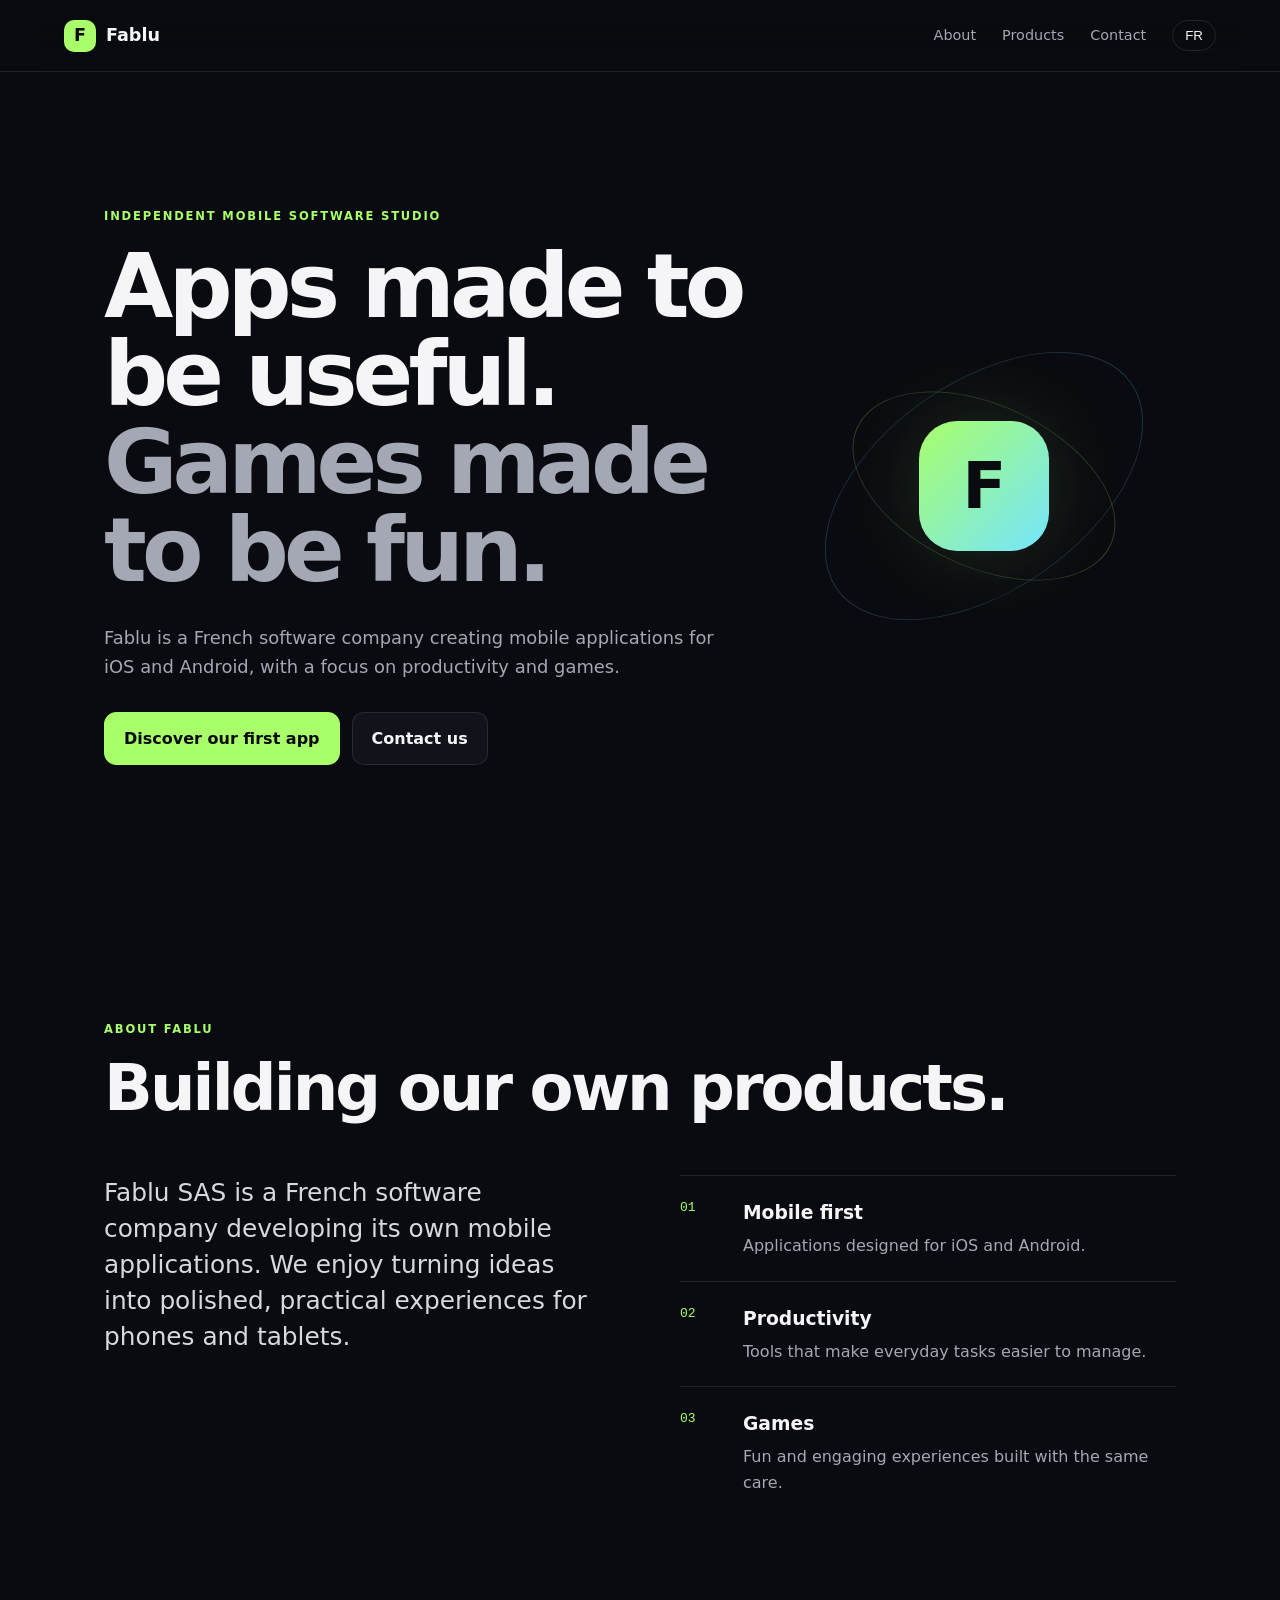
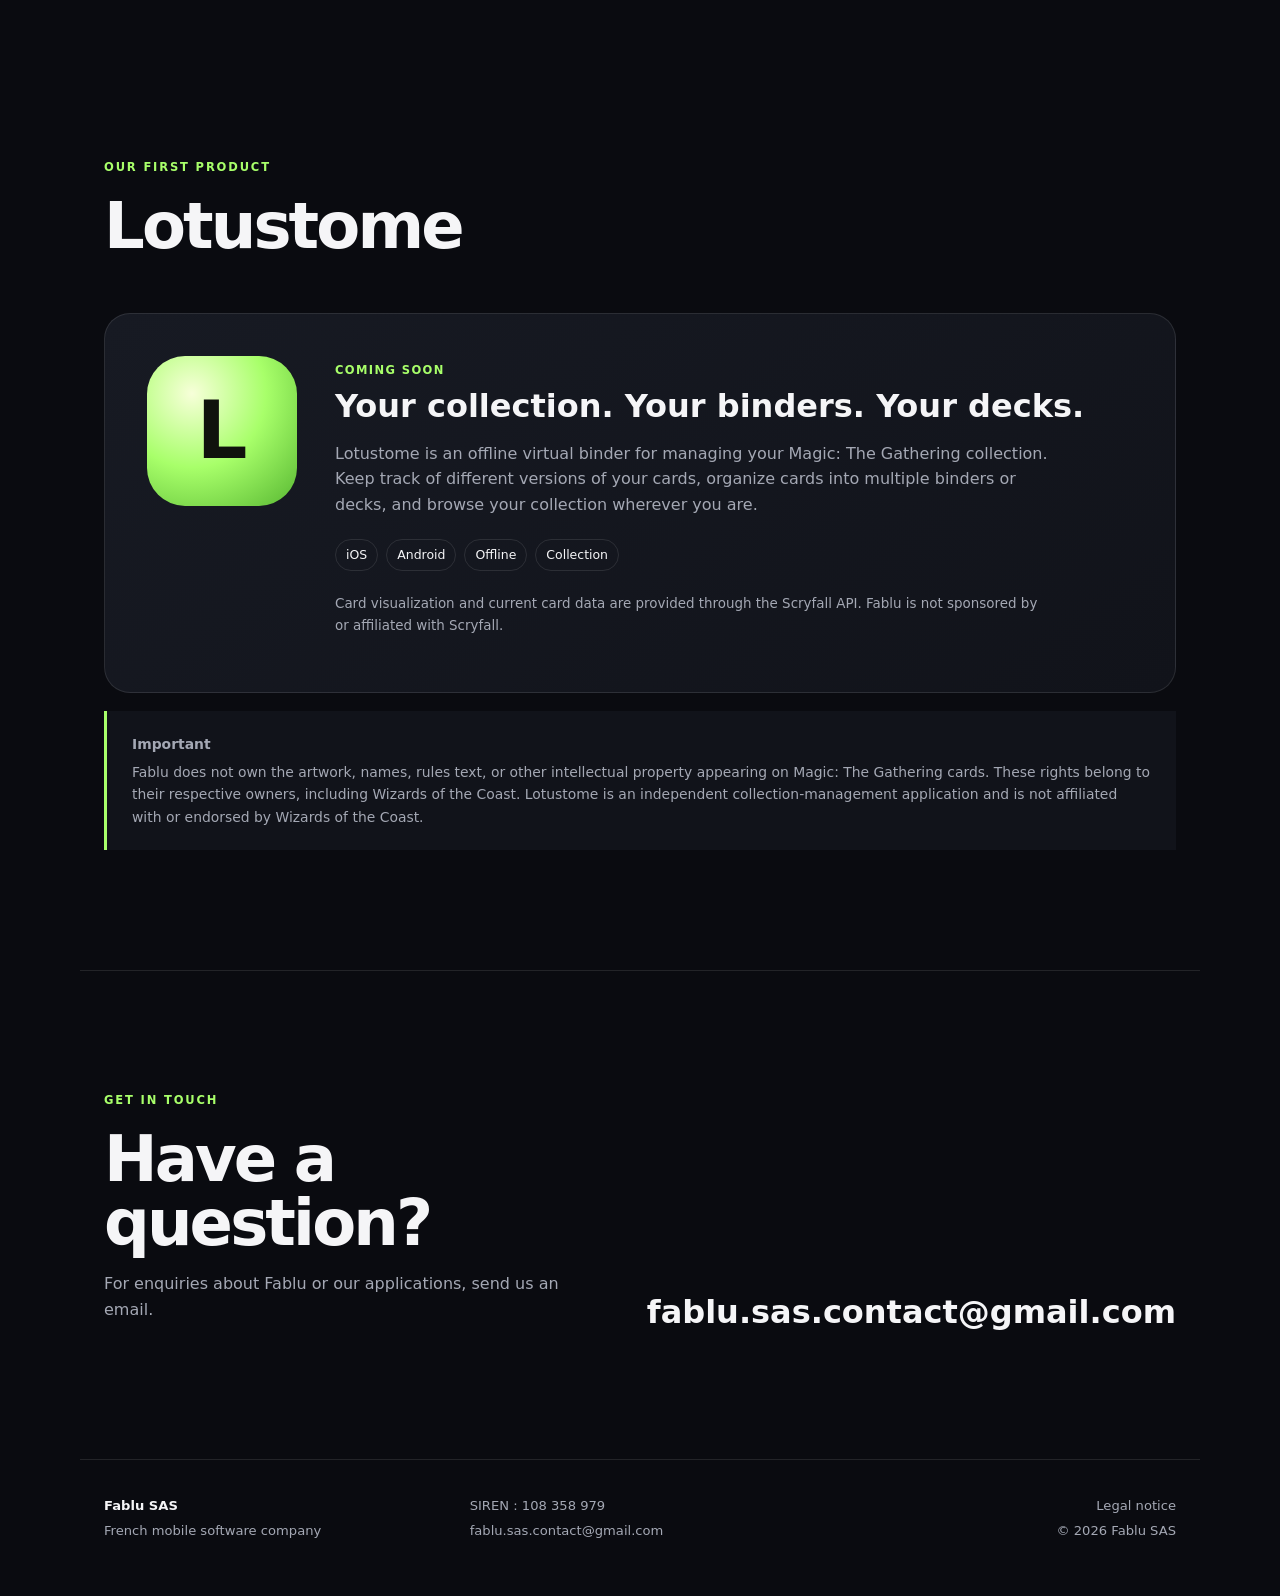
==== index.html @ 832dc5cd "Add files via upload" ====
<!DOCTYPE html>
<html lang="en">
<head>
  <meta charset="UTF-8">
  <meta name="viewport" content="width=device-width, initial-scale=1.0">
  <meta name="description" content="Fablu SAS — Mobile applications for productivity and games.">
  <title>Fablu — Mobile applications</title>
  <link rel="stylesheet" href="style.css">
</head>
<body>
  <header class="site-header">
    <a class="brand" href="#home" aria-label="Fablu home">
      <span class="brand-mark">F</span>
      <span>Fablu</span>
    </a>
    <nav>
      <a href="#about" data-i18n="nav.about">About</a>
      <a href="#products" data-i18n="nav.products">Products</a>
      <a href="#contact" data-i18n="nav.contact">Contact</a>
      <button id="language-toggle" class="lang-button" type="button">FR</button>
    </nav>
  </header>

  <main>
    <section id="home" class="hero">
      <div class="hero-content">
        <p class="eyebrow" data-i18n="hero.eyebrow">Independent mobile software studio</p>
        <h1 data-i18n="hero.title">Apps made to be useful.<br><span>Games made to be fun.</span></h1>
        <p class="hero-text" data-i18n="hero.text">
          Fablu is a French software company creating mobile applications for iOS and Android,
          with a focus on productivity and games.
        </p>
        <div class="hero-actions">
          <a class="button primary" href="#products" data-i18n="hero.button">Discover our first app</a>
          <a class="button secondary" href="#contact" data-i18n="hero.contact">Contact us</a>
        </div>
      </div>
      <div class="hero-orbit" aria-hidden="true">
        <div class="orbit orbit-1"></div>
        <div class="orbit orbit-2"></div>
        <div class="orbit-core">F</div>
      </div>
    </section>

    <section id="about" class="section">
      <div class="section-heading">
        <p class="eyebrow" data-i18n="about.eyebrow">About Fablu</p>
        <h2 data-i18n="about.title">Building our own products.</h2>
      </div>
      <div class="about-grid">
        <p class="large-copy" data-i18n="about.copy">
          Fablu SAS is a French software company developing its own mobile applications.
          We enjoy turning ideas into polished, practical experiences for phones and tablets.
        </p>
        <div class="feature-list">
          <div class="feature">
            <span>01</span>
            <div>
              <h3 data-i18n="about.f1.title">Mobile first</h3>
              <p data-i18n="about.f1.text">Applications designed for iOS and Android.</p>
            </div>
          </div>
          <div class="feature">
            <span>02</span>
            <div>
              <h3 data-i18n="about.f2.title">Productivity</h3>
              <p data-i18n="about.f2.text">Tools that make everyday tasks easier to manage.</p>
            </div>
          </div>
          <div class="feature">
            <span>03</span>
            <div>
              <h3 data-i18n="about.f3.title">Games</h3>
              <p data-i18n="about.f3.text">Fun and engaging experiences built with the same care.</p>
            </div>
          </div>
        </div>
      </div>
    </section>

    <section id="products" class="section products-section">
      <div class="section-heading">
        <p class="eyebrow" data-i18n="products.eyebrow">Our first product</p>
        <h2>Lotustome</h2>
      </div>

      <article class="product-card">
        <div class="product-icon">L</div>
        <div class="product-content">
          <div class="product-status" data-i18n="products.status">Coming soon</div>
          <h3 data-i18n="products.title">Your collection. Your binders. Your decks.</h3>
          <p data-i18n="products.description">
            Lotustome is an offline virtual binder for managing your Magic: The Gathering collection.
            Keep track of different versions of your cards, organize cards into multiple binders or decks,
            and browse your collection wherever you are.
          </p>
          <div class="tags">
            <span>iOS</span><span>Android</span><span>Offline</span><span>Collection</span>
          </div>
          <p class="product-note" data-i18n="products.scryfall">
            Card visualization and current card data are provided through the Scryfall API.
            Fablu is not sponsored by or affiliated with Scryfall.
          </p>
        </div>
      </article>

      <div class="disclaimer">
        <strong data-i18n="products.disclaimer.title">Important</strong>
        <p data-i18n="products.disclaimer.text">
          Fablu does not own the artwork, names, rules text, or other intellectual property appearing
          on Magic: The Gathering cards. These rights belong to their respective owners, including Wizards of the Coast.
          Lotustome is an independent collection-management application and is not affiliated with or endorsed by Wizards of the Coast.
        </p>
      </div>
    </section>

    <section id="contact" class="section contact-section">
      <div>
        <p class="eyebrow" data-i18n="contact.eyebrow">Get in touch</p>
        <h2 data-i18n="contact.title">Have a question?</h2>
        <p data-i18n="contact.text">For enquiries about Fablu or our applications, send us an email.</p>
      </div>
      <a class="email-link" href="mailto:fablu.sas.contact@gmail.com">fablu.sas.contact@gmail.com</a>
    </section>
  </main>

  <footer>
    <div>
      <strong>Fablu SAS</strong>
      <span data-i18n="footer.description">French mobile software company</span>
    </div>
    <div>
      <span>SIREN : 108 358 979</span>
      <a href="mailto:fablu.sas.contact@gmail.com">fablu.sas.contact@gmail.com</a>
    </div>
    <div class="footer-legal">
      <a href="mentions-legales.html" data-i18n="footer.legal">Legal notice</a>
      <span>© <span id="year"></span> Fablu SAS</span>
    </div>
  </footer>

  <script src="script.js"></script>
</body>
</html>
---- style.css ----
:root {
  --bg: #0a0b10;
  --surface: #11131a;
  --surface-2: #171a23;
  --text: #f5f5f7;
  --muted: #a4a8b4;
  --line: rgba(255,255,255,.1);
  --accent: #a8ff6a;
  --accent-2: #75e4ff;
  --max: 1120px;
}
* { box-sizing: border-box; }
html { scroll-behavior: smooth; }
body {
  margin: 0;
  font-family: Inter, ui-sans-serif, system-ui, -apple-system, BlinkMacSystemFont, "Segoe UI", sans-serif;
  background: var(--bg);
  color: var(--text);
  line-height: 1.6;
}
a { color: inherit; text-decoration: none; }
.site-header {
  position: sticky; top: 0; z-index: 10;
  height: 72px; display: flex; align-items: center; justify-content: space-between;
  padding: 0 5vw; border-bottom: 1px solid var(--line);
  background: rgba(10,11,16,.82); backdrop-filter: blur(18px);
}
.brand { display: flex; align-items: center; gap: 10px; font-size: 1.1rem; font-weight: 800; }
.brand-mark {
  width: 32px; height: 32px; display: grid; place-items: center;
  border-radius: 10px; color: #0a0b10; background: var(--accent); font-weight: 900;
}
nav { display: flex; align-items: center; gap: 26px; font-size: .9rem; color: var(--muted); }
nav a:hover { color: var(--text); }
.lang-button {
  border: 1px solid var(--line); background: transparent; color: var(--text);
  border-radius: 999px; padding: 7px 12px; cursor: pointer;
}
.hero {
  min-height: calc(100vh - 72px); max-width: var(--max); margin: auto;
  padding: 90px 24px; display: grid; grid-template-columns: 1.25fr .75fr;
  align-items: center; gap: 50px;
}
.eyebrow {
  color: var(--accent); text-transform: uppercase; letter-spacing: .16em;
  font-size: .72rem; font-weight: 800; margin: 0 0 18px;
}
h1 { font-size: clamp(3rem, 7vw, 6.3rem); line-height: .98; letter-spacing: -.055em; margin: 0; }
h1 span { color: var(--muted); }
.hero-text { max-width: 640px; color: var(--muted); font-size: 1.12rem; margin: 30px 0; }
.hero-actions { display: flex; flex-wrap: wrap; gap: 12px; }
.button {
  display: inline-flex; align-items: center; justify-content: center;
  padding: 13px 19px; border-radius: 12px; font-weight: 750;
  border: 1px solid var(--line);
}
.button.primary { background: var(--accent); color: #0a0b10; border-color: var(--accent); }
.button.secondary { background: var(--surface); }
.hero-orbit { min-height: 430px; position: relative; display: grid; place-items: center; }
.orbit { position: absolute; border: 1px solid rgba(168,255,106,.22); border-radius: 50%; }
.orbit-1 { width: 280px; height: 280px; transform: rotate(25deg) scaleY(.58); }
.orbit-2 { width: 360px; height: 360px; transform: rotate(-35deg) scaleY(.58); border-color: rgba(117,228,255,.2); }
.orbit-core {
  width: 130px; height: 130px; display: grid; place-items: center;
  border-radius: 38px; background: linear-gradient(135deg, var(--accent), var(--accent-2));
  color: #090b10; font-size: 4rem; font-weight: 900;
  box-shadow: 0 0 80px rgba(168,255,106,.14);
}
.section { max-width: var(--max); margin: auto; padding: 120px 24px; }
.section-heading { margin-bottom: 55px; }
h2 { font-size: clamp(2.3rem, 5vw, 4.4rem); line-height: 1; letter-spacing: -.045em; margin: 0; }
.about-grid { display: grid; grid-template-columns: 1fr 1fr; gap: 80px; }
.large-copy { font-size: 1.55rem; line-height: 1.45; margin: 0; color: #d7d9df; }
.feature { display: grid; grid-template-columns: 45px 1fr; gap: 18px; padding: 22px 0; border-top: 1px solid var(--line); }
.feature > span { color: var(--accent); font-family: monospace; }
.feature h3 { margin: 0 0 5px; }
.feature p { margin: 0; color: var(--muted); }
.product-card {
  display: grid; grid-template-columns: 150px 1fr; gap: 38px;
  padding: 42px; border: 1px solid var(--line); border-radius: 26px;
  background: linear-gradient(145deg, var(--surface-2), var(--surface));
}
.product-icon {
  width: 150px; height: 150px; border-radius: 38px; display: grid; place-items: center;
  font-size: 5rem; font-weight: 900; color: #10120d;
  background: radial-gradient(circle at 30% 25%, #f7ffd9, var(--accent) 48%, #58b832);
}
.product-status {
  display: inline-block; color: var(--accent); font-size: .72rem; font-weight: 800;
  letter-spacing: .12em; text-transform: uppercase; margin-bottom: 10px;
}
.product-content h3 { font-size: 2rem; line-height: 1.1; margin: 0 0 16px; }
.product-content p { color: var(--muted); max-width: 720px; }
.tags { display: flex; flex-wrap: wrap; gap: 8px; margin: 22px 0; }
.tags span { border: 1px solid var(--line); padding: 5px 10px; border-radius: 999px; font-size: .78rem; }
.product-note { font-size: .84rem; }
.disclaimer {
  margin-top: 18px; padding: 22px 25px; border-left: 3px solid var(--accent);
  background: var(--surface); color: var(--muted); font-size: .87rem;
}
.disclaimer p { margin: 6px 0 0; }
.contact-section {
  display: flex; align-items: end; justify-content: space-between; gap: 40px;
  border-top: 1px solid var(--line);
}
.contact-section p:not(.eyebrow) { color: var(--muted); }
.email-link { font-size: clamp(1.2rem, 3vw, 2rem); font-weight: 700; }
.email-link:hover { color: var(--accent); }
footer {
  max-width: var(--max); margin: auto; padding: 35px 24px 55px;
  border-top: 1px solid var(--line); display: grid; grid-template-columns: 1fr 1fr 1fr;
  gap: 25px; color: var(--muted); font-size: .82rem;
}
footer div { display: flex; flex-direction: column; gap: 4px; }
footer strong { color: var(--text); }
footer a:hover { color: var(--text); }
.footer-legal { text-align: right; align-items: flex-end; }
.legal-page { max-width: 850px; margin: auto; padding: 100px 24px; }
.legal-page h1 { font-size: 4rem; margin-bottom: 40px; }
.legal-page h2 { font-size: 1.6rem; margin: 45px 0 12px; }
.legal-page p { color: var(--muted); }
.back { display: inline-block; margin-bottom: 45px; color: var(--accent); }

@media (max-width: 760px) {
  .site-header { padding: 0 20px; }
  nav a { display: none; }
  .hero { grid-template-columns: 1fr; padding-top: 70px; }
  .hero-orbit { min-height: 280px; order: -1; }
  .orbit-1 { width: 190px; height: 190px; }
  .orbit-2 { width: 250px; height: 250px; }
  .orbit-core { width: 95px; height: 95px; border-radius: 28px; font-size: 3rem; }
  .section { padding: 80px 20px; }
  .about-grid { grid-template-columns: 1fr; gap: 45px; }
  .product-card { grid-template-columns: 1fr; padding: 25px; }
  .product-icon { width: 100px; height: 100px; font-size: 3.3rem; border-radius: 27px; }
  .contact-section { flex-direction: column; align-items: flex-start; }
  footer { grid-template-columns: 1fr; }
  .footer-legal { text-align: left; align-items: flex-start; }
}
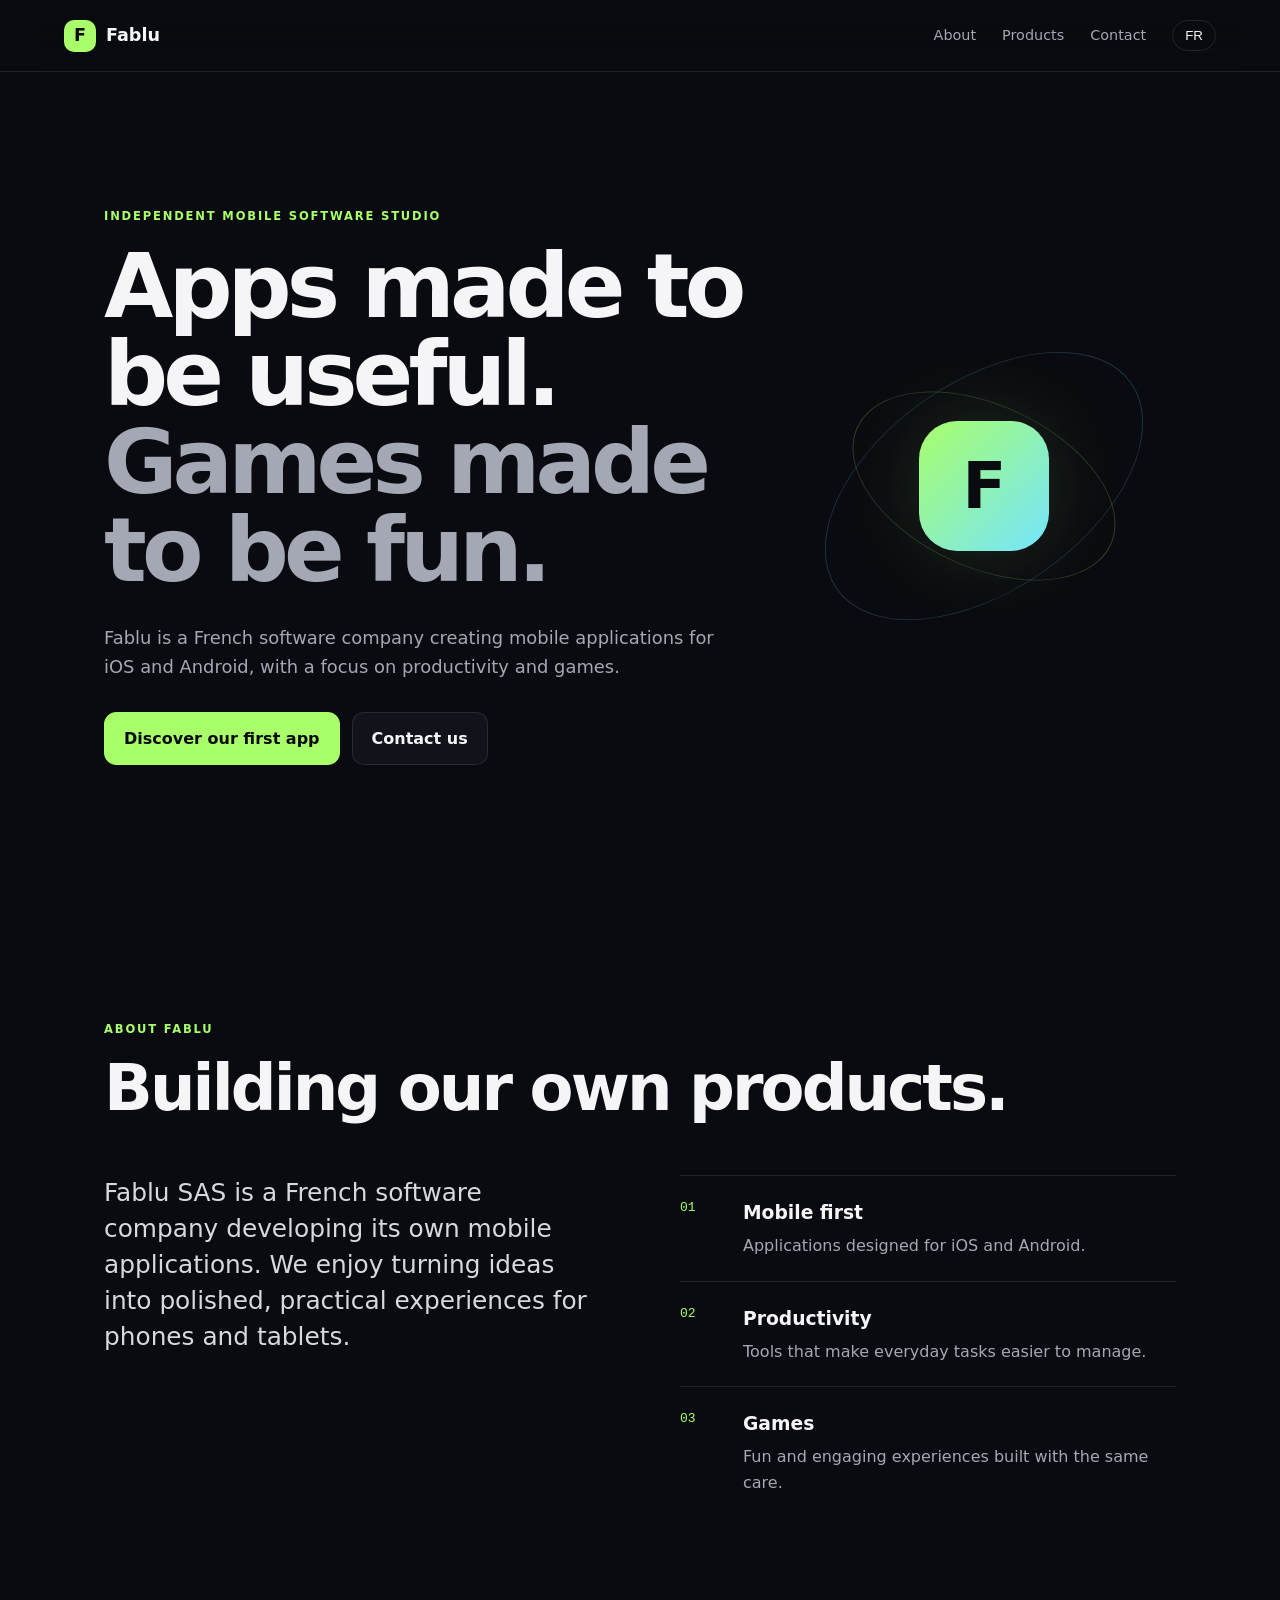
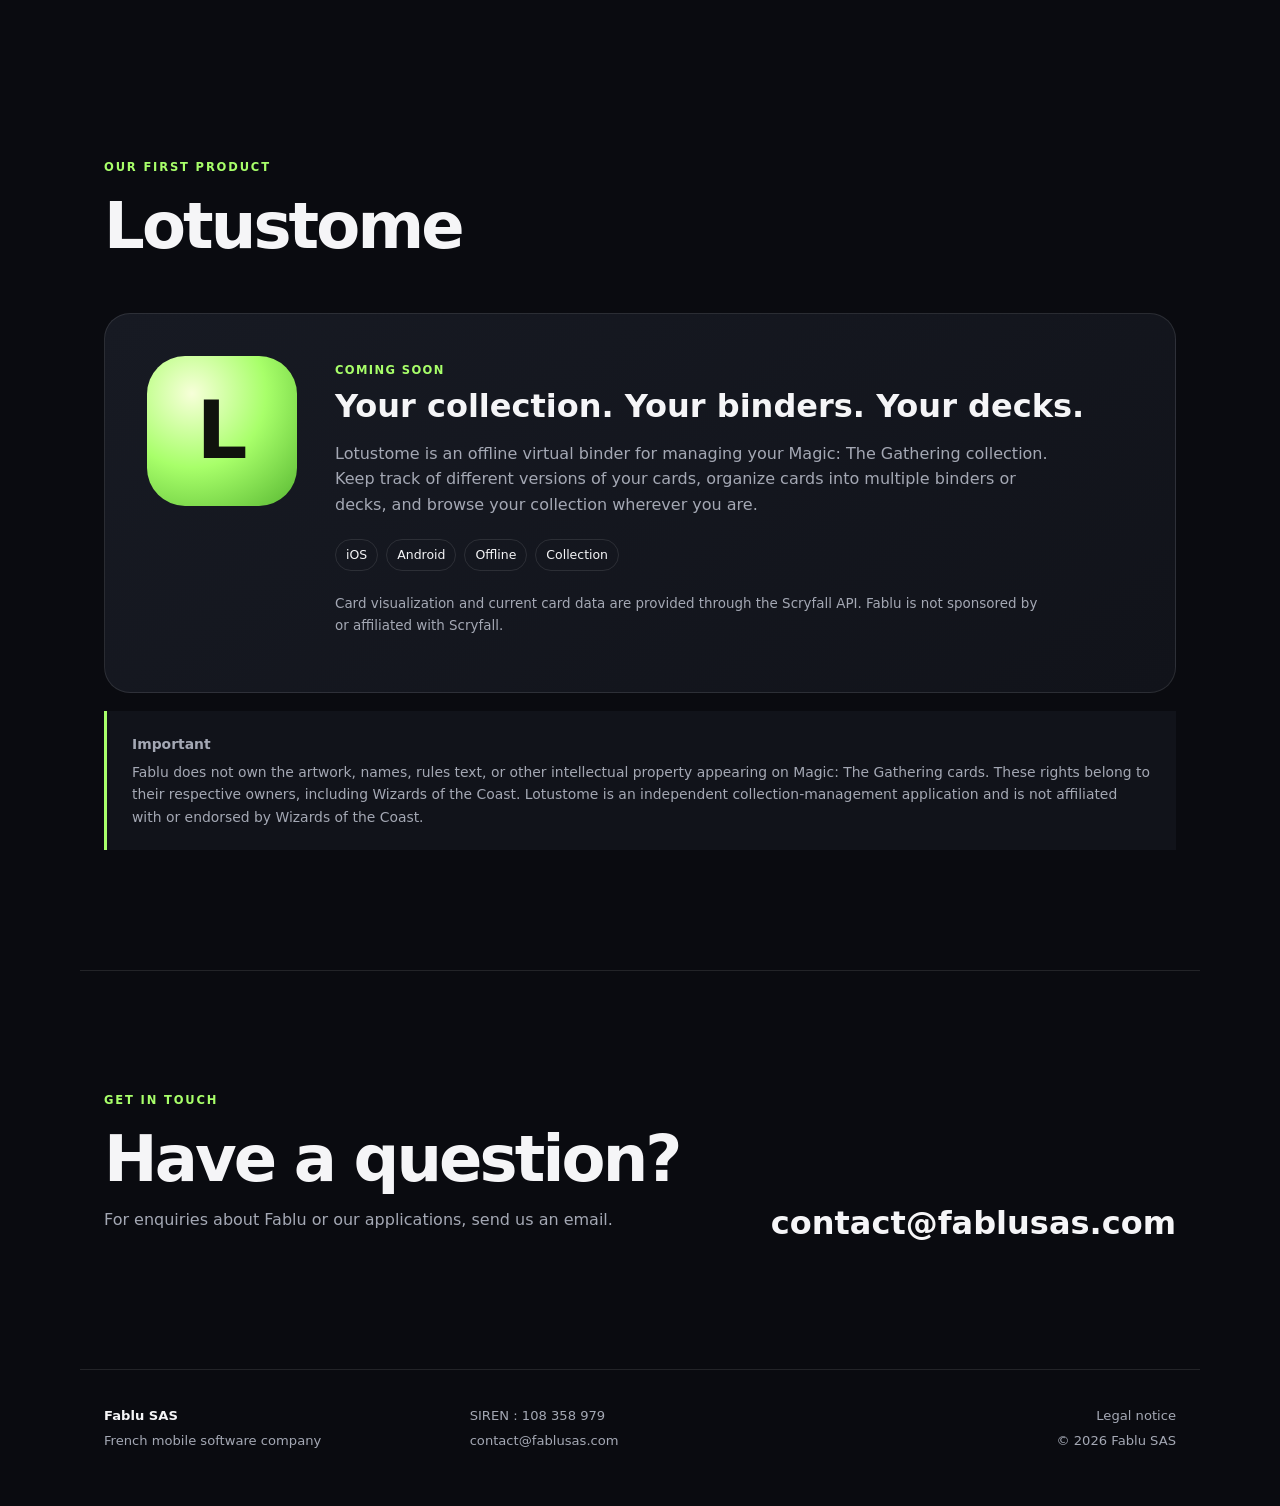
==== commit c6516d62: "Update contact email" ====
--- a/index.html
+++ b/index.html
@@ -120,7 +120,7 @@
         <h2 data-i18n="contact.title">Have a question?</h2>
         <p data-i18n="contact.text">For enquiries about Fablu or our applications, send us an email.</p>
       </div>
-      <a class="email-link" href="mailto:fablu.sas.contact@gmail.com">fablu.sas.contact@gmail.com</a>
+      <a class="email-link" href="mailto:contact@fablusas.com">contact@fablusas.com</a>
     </section>
   </main>
 
@@ -131,7 +131,7 @@
     </div>
     <div>
       <span>SIREN : 108 358 979</span>
-      <a href="mailto:fablu.sas.contact@gmail.com">fablu.sas.contact@gmail.com</a>
+      <a href="mailto:contact@fablusas.com">contact@fablusas.com</a>
     </div>
     <div class="footer-legal">
       <a href="mentions-legales.html" data-i18n="footer.legal">Legal notice</a>
